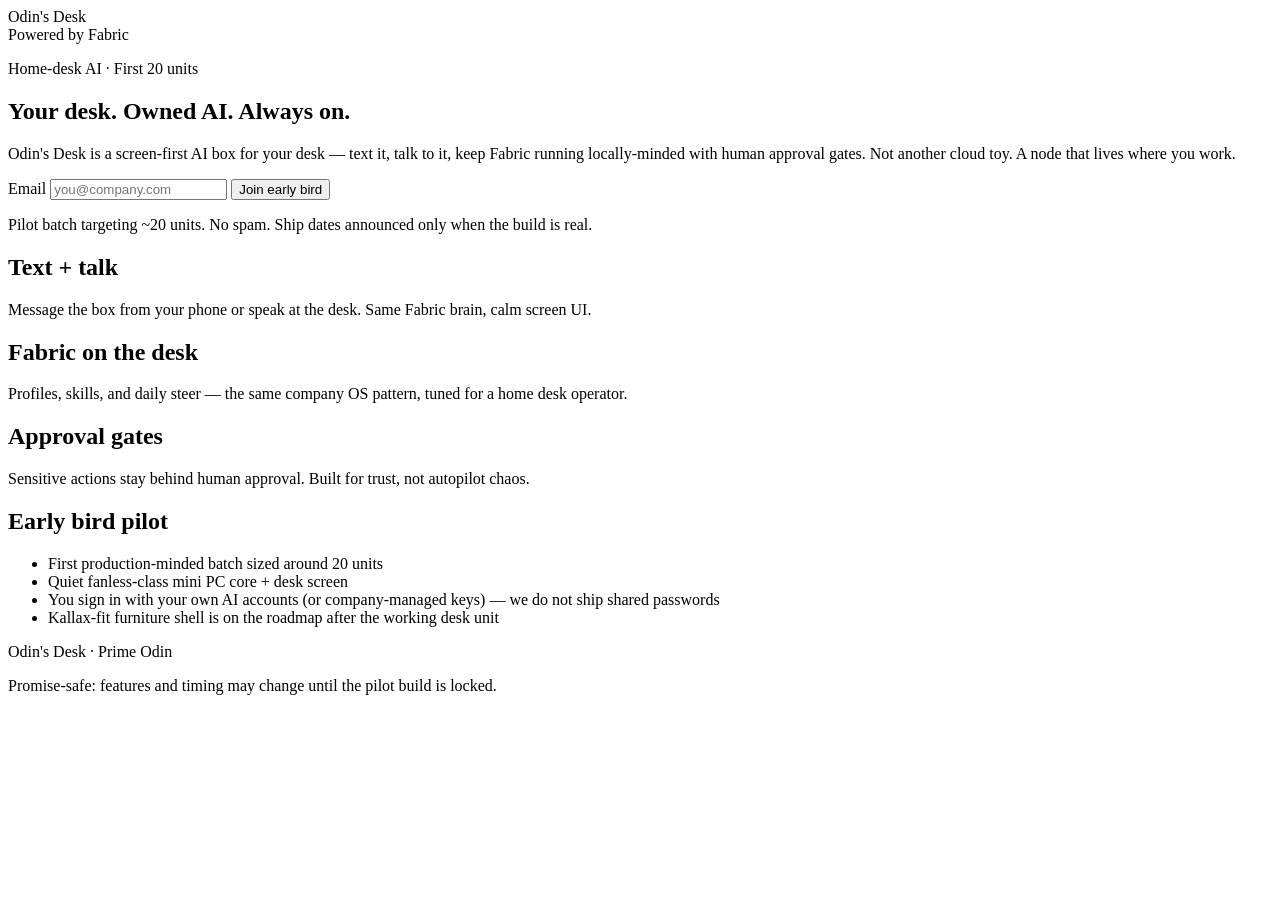
==== index.html @ 934116b6 "Add Odin's Desk early-bird landing page" ====
<!DOCTYPE html>
<html lang="en">
<head>
  <meta charset="utf-8" />
  <meta name="viewport" content="width=device-width, initial-scale=1" />
  <title>Odin's Desk — Early bird</title>
  <meta name="description" content="Odin's Desk is a home-desk AI box you can text and talk to — powered by Fabric. Join the early bird list for the first 20 units." />
  <link rel="stylesheet" href="styles.css" />
</head>
<body>
  <header class="top">
    <div class="brand">Odin's Desk</div>
    <div class="tag">Powered by Fabric</div>
  </header>

  <main>
    <section class="hero">
      <p class="eyebrow">Home-desk AI · First 20 units</p>
      <h1>Your desk. Owned AI. Always on.</h1>
      <p class="lede">
        Odin's Desk is a screen-first AI box for your desk — text it, talk to it, keep Fabric running locally-minded with human approval gates.
        Not another cloud toy. A node that lives where you work.
      </p>
      <form class="waitlist" id="waitlist" action="#" method="post">
        <label class="sr" for="email">Email</label>
        <input id="email" name="email" type="email" required placeholder="you@company.com" autocomplete="email" />
        <button type="submit">Join early bird</button>
      </form>
      <p class="fine">Pilot batch targeting ~20 units. No spam. Ship dates announced only when the build is real.</p>
    </section>

    <section class="grid">
      <article>
        <h2>Text + talk</h2>
        <p>Message the box from your phone or speak at the desk. Same Fabric brain, calm screen UI.</p>
      </article>
      <article>
        <h2>Fabric on the desk</h2>
        <p>Profiles, skills, and daily steer — the same company OS pattern, tuned for a home desk operator.</p>
      </article>
      <article>
        <h2>Approval gates</h2>
        <p>Sensitive actions stay behind human approval. Built for trust, not autopilot chaos.</p>
      </article>
    </section>

    <section class="pilot">
      <h2>Early bird pilot</h2>
      <ul>
        <li>First production-minded batch sized around 20 units</li>
        <li>Quiet fanless-class mini PC core + desk screen</li>
        <li>You sign in with your own AI accounts (or company-managed keys) — we do not ship shared passwords</li>
        <li>Kallax-fit furniture shell is on the roadmap after the working desk unit</li>
      </ul>
    </section>
  </main>

  <footer>
    <p>Odin's Desk · Prime Odin</p>
    <p class="fine">Promise-safe: features and timing may change until the pilot build is locked.</p>
  </footer>

  <script>
    document.getElementById('waitlist').addEventListener('submit', function (e) {
      e.preventDefault();
      var email = document.getElementById('email').value.trim();
      if (!email) return;
      alert('Thanks — early bird interest recorded for ' + email + '. Wiring live signup once odinsdesk.com is live.');
    });
  </script>
</body>
</html>
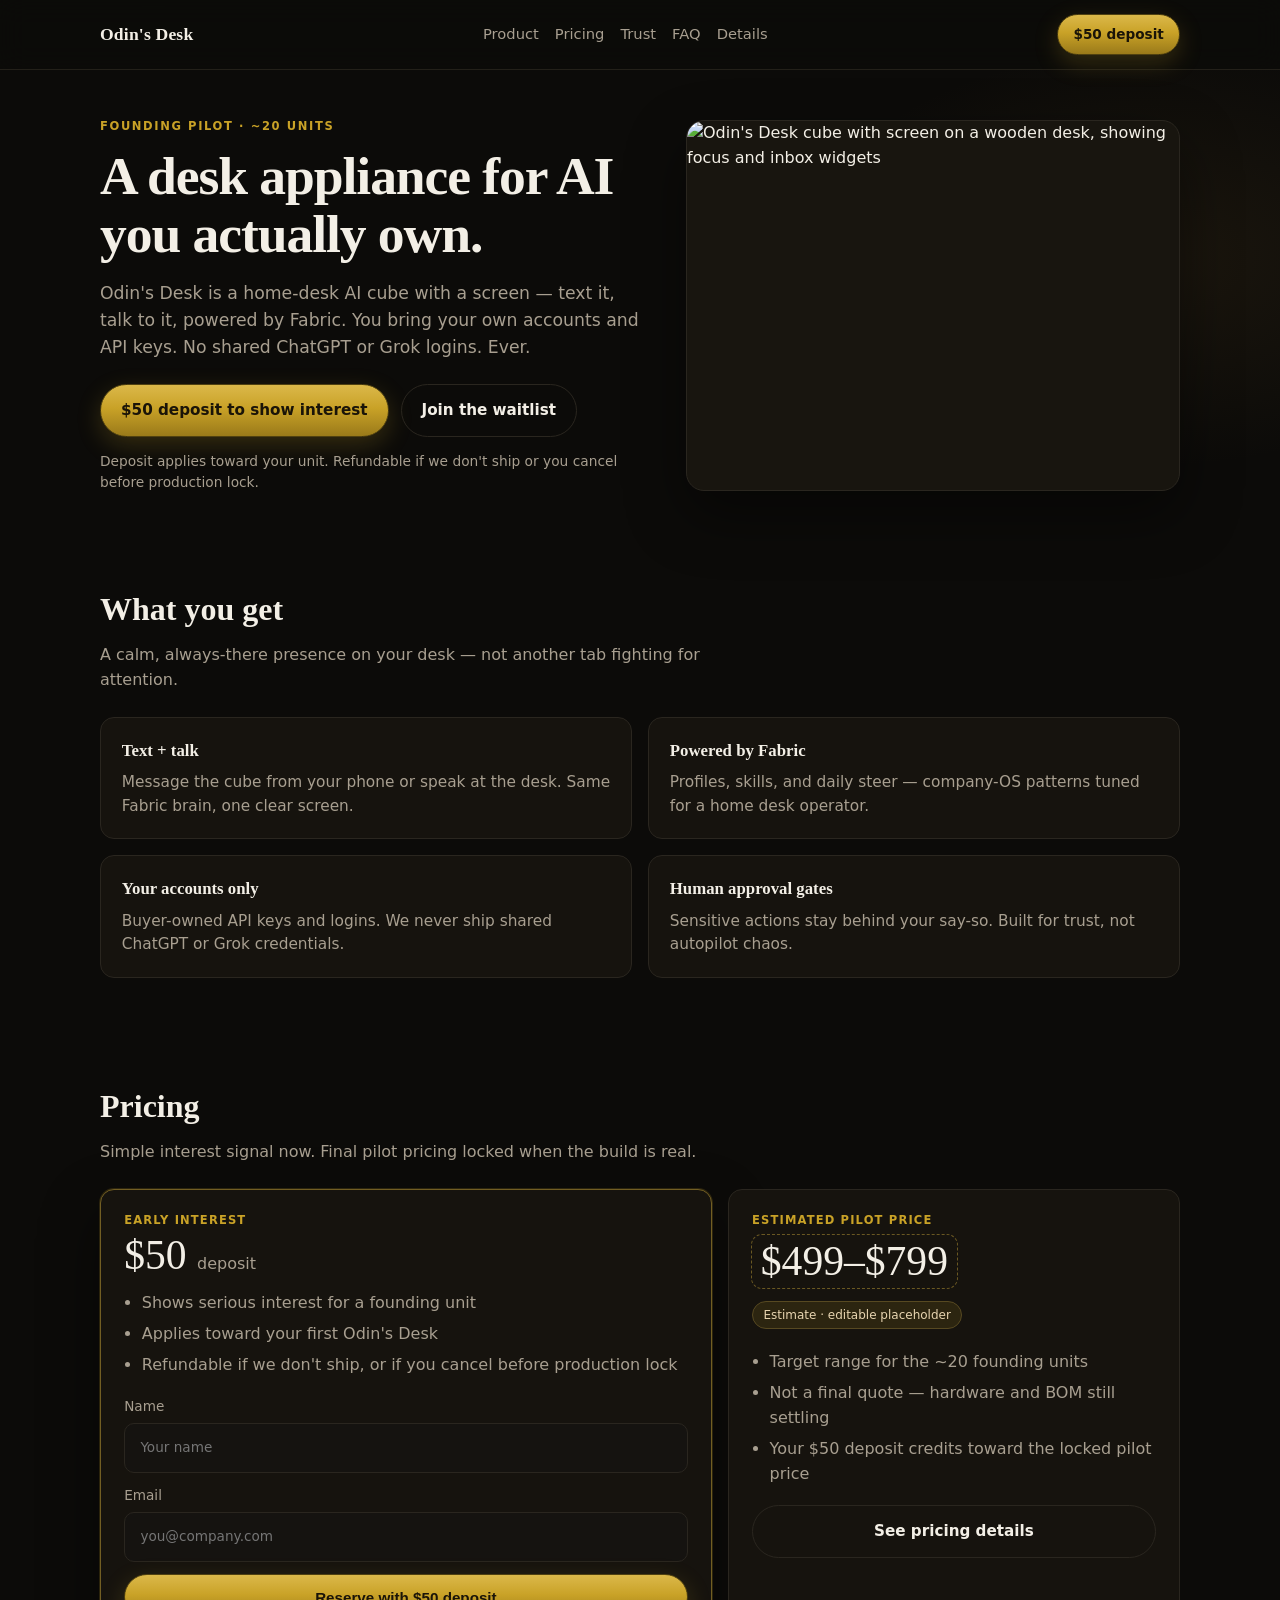
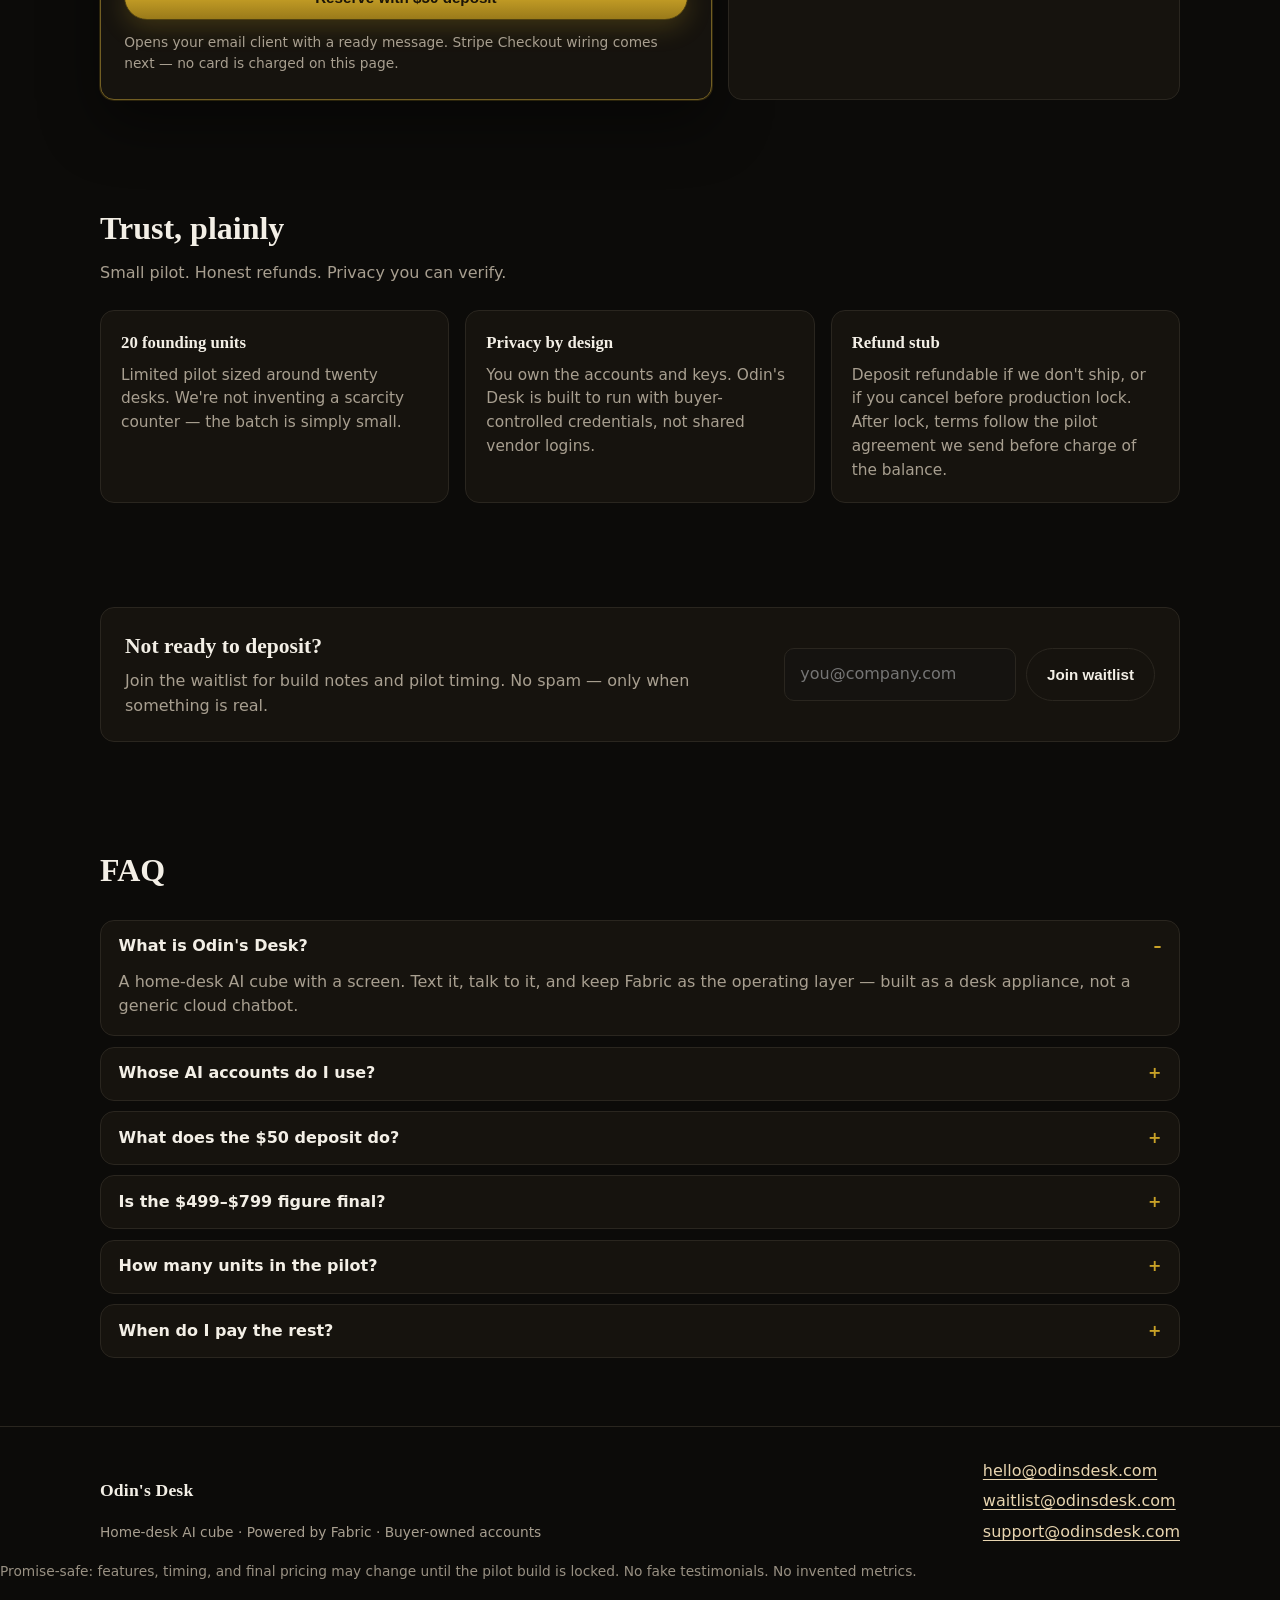
==== commit 75aa06d6: "Rebuild landing for $50 early-interest deposit conversion" ====
--- a/index.html
+++ b/index.html
@@ -3,70 +3,233 @@
 <head>
   <meta charset="utf-8" />
   <meta name="viewport" content="width=device-width, initial-scale=1" />
-  <title>Odin's Desk — Early bird</title>
-  <meta name="description" content="Odin's Desk is a home-desk AI box you can text and talk to — powered by Fabric. Join the early bird list for the first 20 units." />
+  <title>Odin's Desk — $50 deposit for founding units</title>
+  <meta name="description" content="Odin's Desk is a home-desk AI cube with a screen — text it, talk to it, powered by Fabric. Your accounts only. Reserve interest with a $50 refundable deposit for the ~20-unit pilot." />
+  <meta name="theme-color" content="#0c0b09" />
   <link rel="stylesheet" href="styles.css" />
 </head>
 <body>
-  <header class="top">
-    <div class="brand">Odin's Desk</div>
-    <div class="tag">Powered by Fabric</div>
+  <a class="skip" href="#main">Skip to content</a>
+
+  <header class="site-header">
+    <div class="wrap header-inner">
+      <a class="brand" href="index.html">Odin's Desk</a>
+      <nav class="nav" aria-label="Primary">
+        <a href="#product">Product</a>
+        <a href="#pricing">Pricing</a>
+        <a href="#trust">Trust</a>
+        <a href="#faq">FAQ</a>
+        <a href="pricing.html">Details</a>
+      </nav>
+      <a class="btn btn-sm btn-primary" href="#deposit">$50 deposit</a>
+    </div>
   </header>
 
-  <main>
-    <section class="hero">
-      <p class="eyebrow">Home-desk AI · First 20 units</p>
-      <h1>Your desk. Owned AI. Always on.</h1>
-      <p class="lede">
-        Odin's Desk is a screen-first AI box for your desk — text it, talk to it, keep Fabric running locally-minded with human approval gates.
-        Not another cloud toy. A node that lives where you work.
-      </p>
-      <form class="waitlist" id="waitlist" action="#" method="post">
-        <label class="sr" for="email">Email</label>
-        <input id="email" name="email" type="email" required placeholder="you@company.com" autocomplete="email" />
-        <button type="submit">Join early bird</button>
-      </form>
-      <p class="fine">Pilot batch targeting ~20 units. No spam. Ship dates announced only when the build is real.</p>
-    </section>
-
-    <section class="grid">
-      <article>
-        <h2>Text + talk</h2>
-        <p>Message the box from your phone or speak at the desk. Same Fabric brain, calm screen UI.</p>
-      </article>
-      <article>
-        <h2>Fabric on the desk</h2>
-        <p>Profiles, skills, and daily steer — the same company OS pattern, tuned for a home desk operator.</p>
-      </article>
-      <article>
-        <h2>Approval gates</h2>
-        <p>Sensitive actions stay behind human approval. Built for trust, not autopilot chaos.</p>
-      </article>
-    </section>
-
-    <section class="pilot">
-      <h2>Early bird pilot</h2>
-      <ul>
-        <li>First production-minded batch sized around 20 units</li>
-        <li>Quiet fanless-class mini PC core + desk screen</li>
-        <li>You sign in with your own AI accounts (or company-managed keys) — we do not ship shared passwords</li>
-        <li>Kallax-fit furniture shell is on the roadmap after the working desk unit</li>
-      </ul>
+  <main id="main">
+    <section class="hero wrap">
+      <div class="hero-copy">
+        <p class="eyebrow">Founding pilot · ~20 units</p>
+        <h1>A desk appliance for AI you actually own.</h1>
+        <p class="lede">
+          Odin's Desk is a home-desk AI cube with a screen — text it, talk to it, powered by Fabric.
+          You bring your own accounts and API keys. No shared ChatGPT or Grok logins. Ever.
+        </p>
+        <div class="hero-ctas">
+          <a class="btn btn-primary" href="#deposit">$50 deposit to show interest</a>
+          <a class="btn btn-ghost" href="#waitlist">Join the waitlist</a>
+        </div>
+        <p class="fine">Deposit applies toward your unit. Refundable if we don't ship or you cancel before production lock.</p>
+      </div>
+      <figure class="hero-media">
+        <img
+          src="assets/hero-desk.jpg"
+          alt="Odin's Desk cube with screen on a wooden desk, showing focus and inbox widgets"
+          width="1200"
+          height="900"
+          loading="eager"
+          decoding="async"
+        />
+      </figure>
+    </section>
+
+    <section id="product" class="section wrap">
+      <div class="section-head">
+        <h2>What you get</h2>
+        <p>A calm, always-there presence on your desk — not another tab fighting for attention.</p>
+      </div>
+      <div class="cards">
+        <article class="card">
+          <h3>Text + talk</h3>
+          <p>Message the cube from your phone or speak at the desk. Same Fabric brain, one clear screen.</p>
+        </article>
+        <article class="card">
+          <h3>Powered by Fabric</h3>
+          <p>Profiles, skills, and daily steer — company-OS patterns tuned for a home desk operator.</p>
+        </article>
+        <article class="card">
+          <h3>Your accounts only</h3>
+          <p>Buyer-owned API keys and logins. We never ship shared ChatGPT or Grok credentials.</p>
+        </article>
+        <article class="card">
+          <h3>Human approval gates</h3>
+          <p>Sensitive actions stay behind your say-so. Built for trust, not autopilot chaos.</p>
+        </article>
+      </div>
+    </section>
+
+    <section id="pricing" class="section wrap">
+      <div class="section-head">
+        <h2>Pricing</h2>
+        <p>Simple interest signal now. Final pilot pricing locked when the build is real.</p>
+      </div>
+      <div class="pricing-grid">
+        <article class="price-card featured" id="deposit">
+          <p class="price-label">Early interest</p>
+          <p class="price-amount">$50 <span>deposit</span></p>
+          <ul>
+            <li>Shows serious interest for a founding unit</li>
+            <li>Applies toward your first Odin's Desk</li>
+            <li>Refundable if we don't ship, or if you cancel before production lock</li>
+          </ul>
+          <form class="deposit-form" id="deposit-form" action="mailto:waitlist@odinsdesk.com" method="post" enctype="text/plain">
+            <input type="hidden" name="subject" value="Odin's Desk — $50 deposit interest" />
+            <label>
+              <span>Name</span>
+              <input name="name" type="text" required autocomplete="name" placeholder="Your name" />
+            </label>
+            <label>
+              <span>Email</span>
+              <input name="email" type="email" required autocomplete="email" placeholder="you@company.com" />
+            </label>
+            <button class="btn btn-primary btn-block" type="submit">Reserve with $50 deposit</button>
+          </form>
+          <p class="fine">Opens your email client with a ready message. Stripe Checkout wiring comes next — no card is charged on this page.</p>
+        </article>
+        <article class="price-card">
+          <p class="price-label">Estimated pilot price</p>
+          <p class="price-amount estimate" contenteditable="true" spellcheck="false">$499–$799</p>
+          <p class="badge">Estimate · editable placeholder</p>
+          <ul>
+            <li>Target range for the ~20 founding units</li>
+            <li>Not a final quote — hardware and BOM still settling</li>
+            <li>Your $50 deposit credits toward the locked pilot price</li>
+          </ul>
+          <a class="btn btn-ghost btn-block" href="pricing.html">See pricing details</a>
+        </article>
+      </div>
+    </section>
+
+    <section id="trust" class="section wrap">
+      <div class="section-head">
+        <h2>Trust, plainly</h2>
+        <p>Small pilot. Honest refunds. Privacy you can verify.</p>
+      </div>
+      <div class="trust-grid">
+        <article class="trust-item">
+          <h3>20 founding units</h3>
+          <p>Limited pilot sized around twenty desks. We're not inventing a scarcity counter — the batch is simply small.</p>
+        </article>
+        <article class="trust-item">
+          <h3>Privacy by design</h3>
+          <p>You own the accounts and keys. Odin's Desk is built to run with buyer-controlled credentials, not shared vendor logins.</p>
+        </article>
+        <article class="trust-item">
+          <h3>Refund stub</h3>
+          <p>Deposit refundable if we don't ship, or if you cancel before production lock. After lock, terms follow the pilot agreement we send before charge of the balance.</p>
+        </article>
+      </div>
+    </section>
+
+    <section id="waitlist" class="section wrap waitlist-section">
+      <div class="waitlist-panel">
+        <div>
+          <h2>Not ready to deposit?</h2>
+          <p>Join the waitlist for build notes and pilot timing. No spam — only when something is real.</p>
+        </div>
+        <form class="waitlist-form" id="waitlist-form" action="mailto:waitlist@odinsdesk.com" method="post" enctype="text/plain">
+          <input type="hidden" name="subject" value="Odin's Desk — waitlist" />
+          <label class="sr" for="waitlist-email">Email</label>
+          <input id="waitlist-email" name="email" type="email" required autocomplete="email" placeholder="you@company.com" />
+          <button class="btn btn-ghost" type="submit">Join waitlist</button>
+        </form>
+      </div>
+    </section>
+
+    <section id="faq" class="section wrap">
+      <div class="section-head">
+        <h2>FAQ</h2>
+      </div>
+      <div class="faq">
+        <details open>
+          <summary>What is Odin's Desk?</summary>
+          <p>A home-desk AI cube with a screen. Text it, talk to it, and keep Fabric as the operating layer — built as a desk appliance, not a generic cloud chatbot.</p>
+        </details>
+        <details>
+          <summary>Whose AI accounts do I use?</summary>
+          <p>Yours. Buyer-owned accounts and API keys only. We do not provide or share ChatGPT, Grok, or other vendor logins.</p>
+        </details>
+        <details>
+          <summary>What does the $50 deposit do?</summary>
+          <p>It signals interest for a founding unit and applies toward your purchase. It is refundable if we don't ship or you cancel before production lock.</p>
+        </details>
+        <details>
+          <summary>Is the $499–$799 figure final?</summary>
+          <p>No. That range is an editable estimate for planning. Final pilot pricing is confirmed when the build and BOM lock.</p>
+        </details>
+        <details>
+          <summary>How many units in the pilot?</summary>
+          <p>About twenty founding units. Small on purpose so we can support early buyers well.</p>
+        </details>
+        <details>
+          <summary>When do I pay the rest?</summary>
+          <p>After production lock and a clear pilot agreement. This page does not process payments yet — the deposit form opens email so we can follow up with Stripe Checkout next.</p>
+        </details>
+      </div>
     </section>
   </main>
 
-  <footer>
-    <p>Odin's Desk · Prime Odin</p>
-    <p class="fine">Promise-safe: features and timing may change until the pilot build is locked.</p>
+  <footer class="site-footer">
+    <div class="wrap footer-inner">
+      <div>
+        <p class="brand">Odin's Desk</p>
+        <p class="fine">Home-desk AI cube · Powered by Fabric · Buyer-owned accounts</p>
+      </div>
+      <div class="footer-links">
+        <a href="mailto:hello@odinsdesk.com">hello@odinsdesk.com</a>
+        <a href="mailto:waitlist@odinsdesk.com">waitlist@odinsdesk.com</a>
+        <a href="mailto:support@odinsdesk.com">support@odinsdesk.com</a>
+      </div>
+    </div>
+    <div class="wrap fine footer-note">
+      Promise-safe: features, timing, and final pricing may change until the pilot build is locked. No fake testimonials. No invented metrics.
+    </div>
   </footer>
 
   <script>
-    document.getElementById('waitlist').addEventListener('submit', function (e) {
-      e.preventDefault();
-      var email = document.getElementById('email').value.trim();
-      if (!email) return;
-      alert('Thanks — early bird interest recorded for ' + email + '. Wiring live signup once odinsdesk.com is live.');
-    });
+    (function () {
+      function mailForm(form, kind) {
+        form.addEventListener('submit', function (e) {
+          e.preventDefault();
+          var nameEl = form.querySelector('[name="name"]');
+          var emailEl = form.querySelector('[name="email"]');
+          var name = nameEl ? nameEl.value.trim() : '';
+          var email = emailEl ? emailEl.value.trim() : '';
+          if (!email) return;
+          var subject = kind === 'deposit'
+            ? "Odin's Desk — $50 deposit interest"
+            : "Odin's Desk — waitlist";
+          var body = kind === 'deposit'
+            ? 'Name: ' + name + '\nEmail: ' + email + '\n\nI want to reserve interest with a $50 deposit toward a founding Odin\'s Desk unit.\nPlease send Stripe Checkout / next steps.\n'
+            : 'Email: ' + email + '\n\nPlease add me to the Odin\'s Desk waitlist.\n';
+          window.location.href = 'mailto:waitlist@odinsdesk.com?subject=' +
+            encodeURIComponent(subject) + '&body=' + encodeURIComponent(body);
+        });
+      }
+      var deposit = document.getElementById('deposit-form');
+      var waitlist = document.getElementById('waitlist-form');
+      if (deposit) mailForm(deposit, 'deposit');
+      if (waitlist) mailForm(waitlist, 'waitlist');
+    })();
   </script>
 </body>
 </html>
--- a/styles.css
+++ b/styles.css
@@ -0,0 +1,327 @@
+:root {
+  --bg: #0c0b09;
+  --bg-elevated: #151310;
+  --fg: #f3efe6;
+  --muted: #a89f90;
+  --line: #2a261f;
+  --card: #18150f;
+  --accent: #c9a227;
+  --accent-deep: #9a7a1a;
+  --accent-text: #1a1408;
+  --warm: #e8d5b0;
+  --ok: #8fbc8f;
+  --radius: 14px;
+  --shadow: 0 24px 60px rgba(0, 0, 0, 0.45);
+  --font: "Iowan Old Style", "Palatino Linotype", Palatino, "Book Antiqua", Georgia, serif;
+  --sans: ui-sans-serif, system-ui, -apple-system, "Segoe UI", Roboto, Helvetica, Arial, sans-serif;
+}
+
+*, *::before, *::after { box-sizing: border-box; }
+html { scroll-behavior: smooth; }
+body {
+  margin: 0;
+  min-height: 100vh;
+  font-family: var(--sans);
+  color: var(--fg);
+  background:
+    radial-gradient(900px 480px at 12% -8%, rgba(201, 162, 39, 0.12), transparent 55%),
+    radial-gradient(700px 420px at 90% 8%, rgba(120, 90, 40, 0.14), transparent 50%),
+    var(--bg);
+  line-height: 1.55;
+  -webkit-font-smoothing: antialiased;
+}
+img { max-width: 100%; height: auto; display: block; }
+a { color: var(--warm); text-decoration-thickness: 1px; text-underline-offset: 3px; }
+a:hover { color: var(--accent); }
+.skip {
+  position: absolute; left: -9999px; top: 0;
+  background: var(--accent); color: var(--accent-text); padding: 8px 12px; z-index: 100;
+}
+.skip:focus { left: 12px; top: 12px; }
+.wrap { width: min(1080px, calc(100% - 2rem)); margin-inline: auto; }
+.sr { position: absolute; width: 1px; height: 1px; padding: 0; margin: -1px; overflow: hidden; clip: rect(0,0,0,0); border: 0; }
+
+.site-header {
+  position: sticky; top: 0; z-index: 40;
+  backdrop-filter: blur(14px);
+  background: color-mix(in srgb, var(--bg) 82%, transparent);
+  border-bottom: 1px solid color-mix(in srgb, var(--line) 80%, transparent);
+}
+.header-inner {
+  display: flex; align-items: center; gap: 1rem;
+  padding: 0.9rem 0; flex-wrap: wrap;
+}
+.brand {
+  font-family: var(--font);
+  font-weight: 700;
+  letter-spacing: 0.01em;
+  color: var(--fg);
+  text-decoration: none;
+  font-size: 1.1rem;
+}
+.nav {
+  display: flex; gap: 1rem; flex: 1; justify-content: center; flex-wrap: wrap;
+}
+.nav a {
+  color: var(--muted); text-decoration: none; font-size: 0.92rem;
+}
+.nav a:hover { color: var(--fg); }
+
+.btn {
+  display: inline-flex; align-items: center; justify-content: center;
+  gap: 0.4rem; border-radius: 999px; padding: 0.85rem 1.25rem;
+  font-weight: 650; font-size: 0.95rem; border: 1px solid transparent;
+  cursor: pointer; text-decoration: none; transition: transform 0.15s ease, background 0.15s ease, border-color 0.15s ease;
+}
+.btn:hover { transform: translateY(-1px); }
+.btn-sm { padding: 0.55rem 0.95rem; font-size: 0.85rem; }
+.btn-block { width: 100%; }
+.btn-primary {
+  background: linear-gradient(180deg, #dbb84a, var(--accent) 45%, var(--accent-deep));
+  color: var(--accent-text);
+  border-color: color-mix(in srgb, var(--accent) 40%, #000);
+  box-shadow: 0 8px 24px rgba(201, 162, 39, 0.22);
+}
+.btn-primary:hover { color: var(--accent-text); }
+.btn-ghost {
+  background: transparent;
+  color: var(--fg);
+  border-color: var(--line);
+}
+.btn-ghost:hover { border-color: var(--muted); color: var(--fg); }
+
+.hero {
+  display: grid;
+  grid-template-columns: 1.05fr 0.95fr;
+  gap: 2.5rem;
+  align-items: center;
+  padding: 3rem 0 2.5rem;
+}
+.eyebrow {
+  margin: 0 0 0.75rem;
+  text-transform: uppercase;
+  letter-spacing: 0.14em;
+  font-size: 0.72rem;
+  color: var(--accent);
+  font-weight: 650;
+}
+.hero h1 {
+  font-family: var(--font);
+  font-size: clamp(2.1rem, 5vw, 3.35rem);
+  line-height: 1.08;
+  margin: 0 0 1rem;
+  font-weight: 650;
+  letter-spacing: -0.02em;
+}
+.lede {
+  color: var(--muted);
+  font-size: 1.08rem;
+  max-width: 36rem;
+  margin: 0 0 1.5rem;
+}
+.hero-ctas { display: flex; flex-wrap: wrap; gap: 0.75rem; margin-bottom: 0.85rem; }
+.fine { color: var(--muted); font-size: 0.86rem; margin: 0.75rem 0 0; }
+.hero-media {
+  margin: 0;
+  border-radius: calc(var(--radius) + 4px);
+  overflow: hidden;
+  border: 1px solid var(--line);
+  box-shadow: var(--shadow);
+  background: var(--card);
+}
+.hero-media img { width: 100%; aspect-ratio: 4 / 3; object-fit: cover; }
+
+.section { padding: 3.25rem 0; }
+.section-head { max-width: 40rem; margin-bottom: 1.5rem; }
+.section-head h2 {
+  font-family: var(--font);
+  font-size: clamp(1.55rem, 3vw, 2rem);
+  margin: 0 0 0.5rem;
+}
+.section-head p { margin: 0; color: var(--muted); }
+
+.cards {
+  display: grid;
+  grid-template-columns: repeat(2, minmax(0, 1fr));
+  gap: 1rem;
+}
+.card, .price-card, .trust-item, .faq details, .waitlist-panel {
+  background: color-mix(in srgb, var(--card) 92%, #000);
+  border: 1px solid var(--line);
+  border-radius: var(--radius);
+}
+.card { padding: 1.25rem 1.3rem; }
+.card h3, .trust-item h3 {
+  margin: 0 0 0.45rem;
+  font-size: 1.05rem;
+  font-family: var(--font);
+}
+.card p, .trust-item p { margin: 0; color: var(--muted); font-size: 0.96rem; }
+
+.pricing-grid {
+  display: grid;
+  grid-template-columns: 1.15fr 0.85fr;
+  gap: 1rem;
+}
+.price-card { padding: 1.4rem 1.45rem 1.5rem; }
+.price-card.featured {
+  border-color: color-mix(in srgb, var(--accent) 45%, var(--line));
+  box-shadow: 0 0 0 1px color-mix(in srgb, var(--accent) 18%, transparent), var(--shadow);
+}
+.price-label {
+  margin: 0;
+  text-transform: uppercase;
+  letter-spacing: 0.1em;
+  font-size: 0.72rem;
+  color: var(--accent);
+  font-weight: 650;
+}
+.price-amount {
+  font-family: var(--font);
+  font-size: clamp(2rem, 4vw, 2.6rem);
+  margin: 0.35rem 0 0.85rem;
+  line-height: 1;
+}
+.price-amount span { font-size: 1rem; color: var(--muted); font-family: var(--sans); font-weight: 500; }
+.price-amount.estimate {
+  outline: 1px dashed color-mix(in srgb, var(--accent) 40%, var(--line));
+  border-radius: 10px;
+  padding: 0.35rem 0.55rem;
+  display: inline-block;
+  min-width: 8ch;
+}
+.badge {
+  display: inline-block;
+  margin: -0.35rem 0 0.9rem;
+  font-size: 0.75rem;
+  color: var(--warm);
+  background: color-mix(in srgb, var(--accent) 12%, transparent);
+  border: 1px solid color-mix(in srgb, var(--accent) 28%, var(--line));
+  border-radius: 999px;
+  padding: 0.25rem 0.65rem;
+}
+.price-card ul {
+  margin: 0 0 1.15rem;
+  padding-left: 1.1rem;
+  color: var(--muted);
+}
+.price-card li { margin: 0.4rem 0; }
+
+.deposit-form, .waitlist-form {
+  display: grid;
+  gap: 0.75rem;
+}
+.deposit-form label { display: grid; gap: 0.35rem; font-size: 0.85rem; color: var(--muted); }
+.deposit-form input, .waitlist-form input {
+  width: 100%;
+  padding: 0.85rem 0.95rem;
+  border-radius: 10px;
+  border: 1px solid var(--line);
+  background: var(--bg-elevated);
+  color: var(--fg);
+  font: inherit;
+}
+.deposit-form input:focus, .waitlist-form input:focus {
+  outline: 2px solid color-mix(in srgb, var(--accent) 55%, transparent);
+  outline-offset: 1px;
+}
+
+.trust-grid {
+  display: grid;
+  grid-template-columns: repeat(3, minmax(0, 1fr));
+  gap: 1rem;
+}
+.trust-item { padding: 1.2rem 1.25rem; }
+
+.waitlist-panel {
+  display: flex;
+  gap: 1.25rem;
+  align-items: center;
+  justify-content: space-between;
+  padding: 1.4rem 1.5rem;
+  flex-wrap: wrap;
+}
+.waitlist-panel h2 {
+  font-family: var(--font);
+  margin: 0 0 0.35rem;
+  font-size: 1.35rem;
+}
+.waitlist-panel p { margin: 0; color: var(--muted); max-width: 36rem; }
+.waitlist-form {
+  display: flex;
+  gap: 0.6rem;
+  flex-wrap: wrap;
+  min-width: min(100%, 360px);
+}
+.waitlist-form input { flex: 1 1 200px; }
+
+.faq { display: grid; gap: 0.65rem; }
+.faq details { padding: 0.85rem 1.1rem; }
+.faq summary {
+  cursor: pointer;
+  font-weight: 650;
+  list-style: none;
+}
+.faq summary::-webkit-details-marker { display: none; }
+.faq summary::after {
+  content: "+";
+  float: right;
+  color: var(--accent);
+  font-weight: 700;
+}
+.faq details[open] summary::after { content: "–"; }
+.faq p { color: var(--muted); margin: 0.65rem 0 0.15rem; }
+
+.site-footer {
+  border-top: 1px solid var(--line);
+  padding: 2rem 0 2.5rem;
+  margin-top: 1rem;
+}
+.footer-inner {
+  display: flex;
+  justify-content: space-between;
+  gap: 1.5rem;
+  flex-wrap: wrap;
+  margin-bottom: 1rem;
+}
+.footer-links {
+  display: flex;
+  flex-direction: column;
+  gap: 0.35rem;
+  align-items: flex-start;
+}
+.footer-note { opacity: 0.9; }
+
+.page-hero {
+  padding: 2.75rem 0 1.5rem;
+}
+.page-hero h1 {
+  font-family: var(--font);
+  font-size: clamp(1.8rem, 4vw, 2.5rem);
+  margin: 0 0 0.75rem;
+}
+.pricing-detail {
+  display: grid;
+  gap: 1rem;
+  padding-bottom: 3rem;
+}
+.pricing-detail article { padding: 1.25rem 1.35rem; }
+.pricing-detail h2 {
+  font-family: var(--font);
+  font-size: 1.2rem;
+  margin: 0 0 0.5rem;
+}
+.pricing-detail p, .pricing-detail li { color: var(--muted); }
+.pricing-detail ul { margin: 0.5rem 0 0; padding-left: 1.1rem; }
+
+@media (max-width: 860px) {
+  .hero, .pricing-grid, .trust-grid, .cards {
+    grid-template-columns: 1fr;
+  }
+  .nav { display: none; }
+  .hero { padding-top: 2rem; }
+}
+@media (max-width: 520px) {
+  .hero-ctas .btn, .waitlist-form .btn { width: 100%; }
+  .header-inner { justify-content: space-between; }
+}
